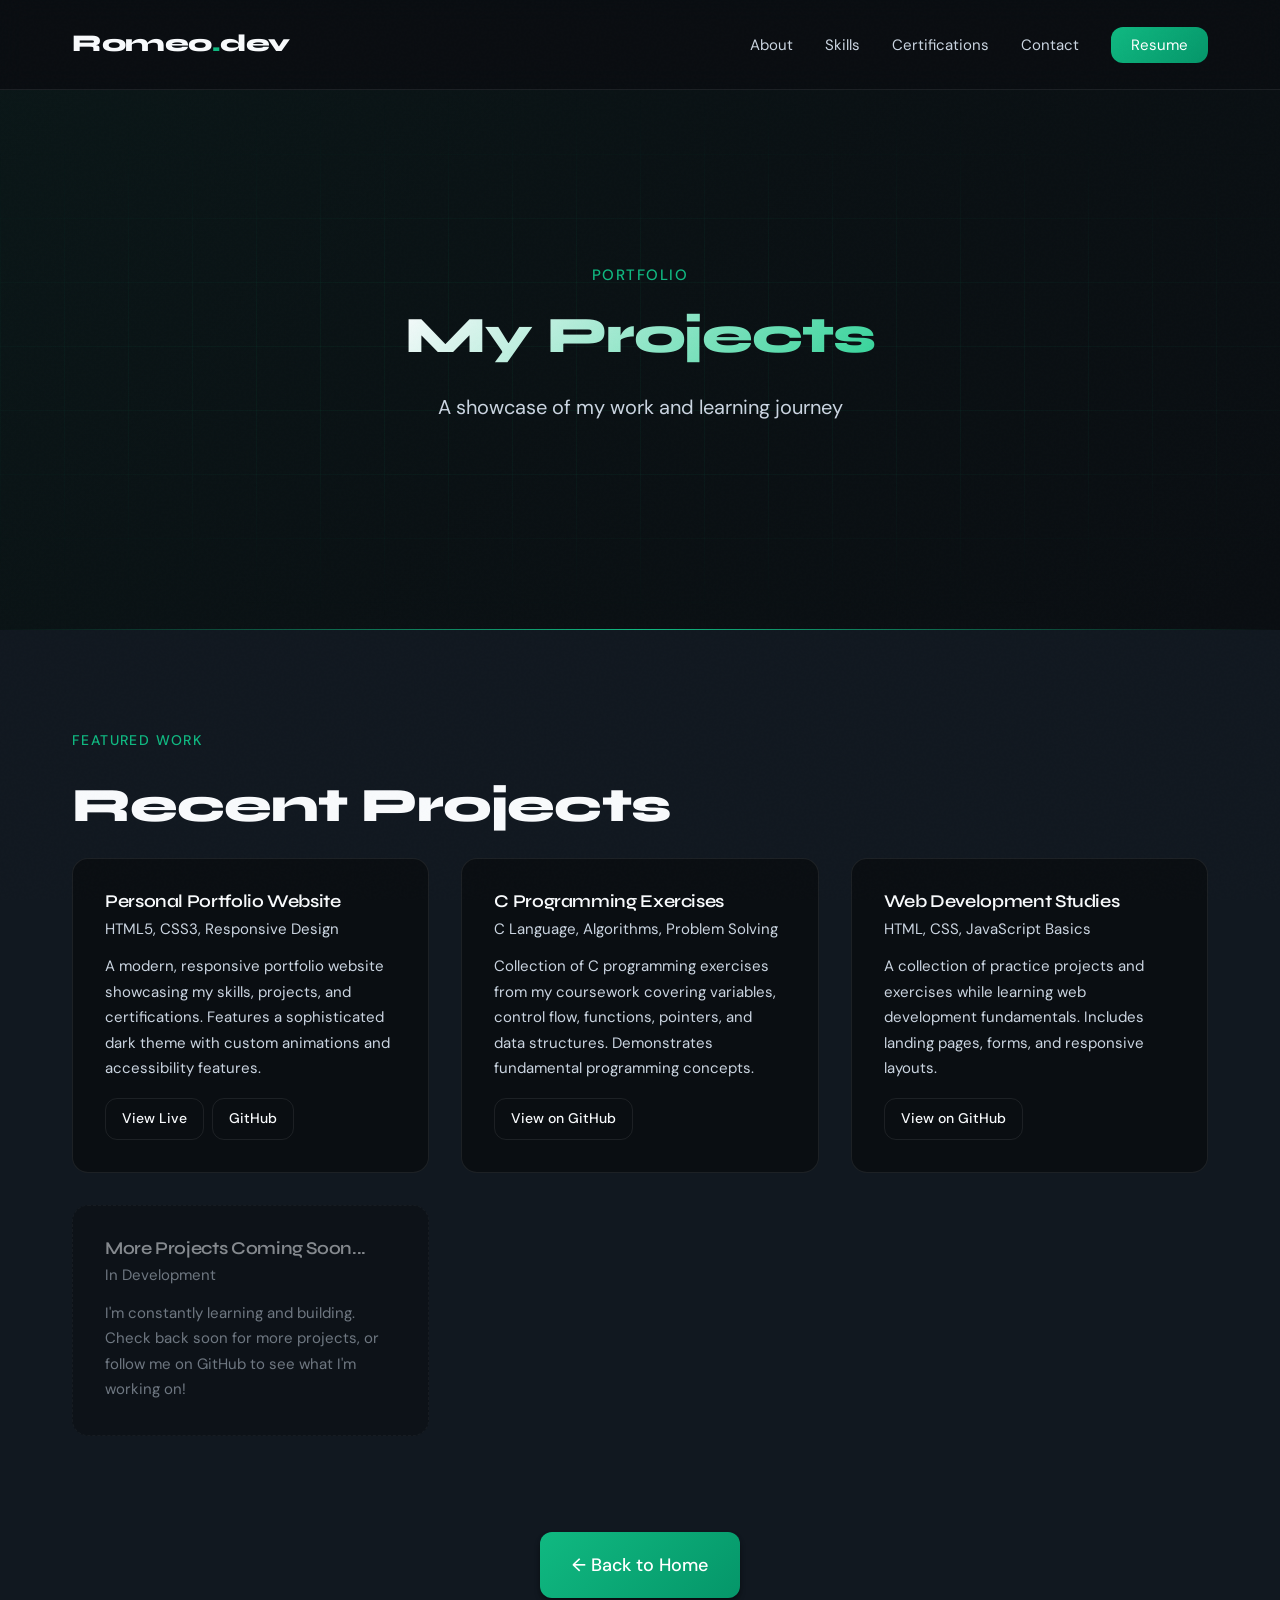
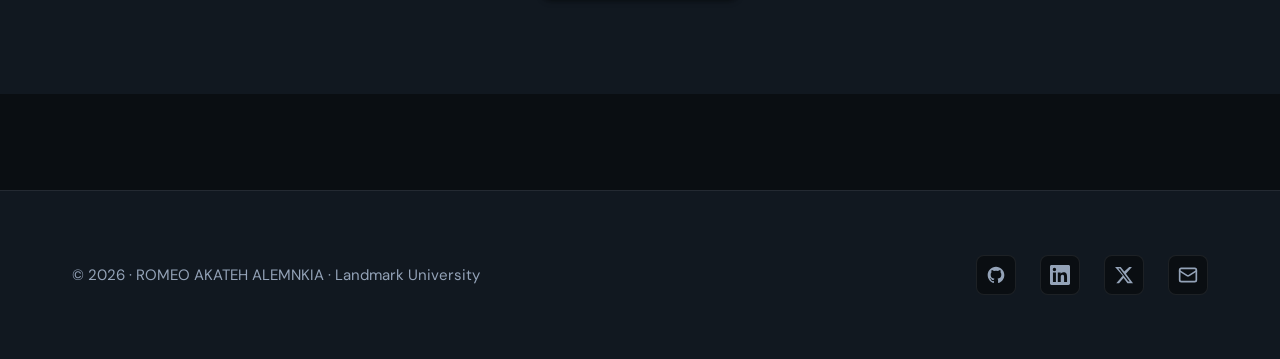
==== project.html @ 52be2640 "Add files via upload" ====
<!DOCTYPE html>
<html lang="en">
<head>
  <meta charset="UTF-8" />
  <meta name="viewport" content="width=device-width, initial-scale=1.0" />
  <meta name="description" content="Projects by Romeo Akateh Alemnkia - Software Engineering Student" />
  <title>Projects | Romeo Akateh Alemnkia</title>
  
  <!-- Google Fonts: Syne (display) + DM Sans (body) -->
  <link rel="preconnect" href="https://fonts.googleapis.com" />
  <link rel="preconnect" href="https://fonts.gstatic.com" crossorigin />
  <link href="https://fonts.googleapis.com/css2?family=Syne:wght@600;800&family=DM+Sans:ital,wght@0,300;0,400;0,500;1,300&display=swap" rel="stylesheet" />
  
  <!-- External Stylesheet (same as main portfolio) -->
  <link rel="stylesheet" href="index.css" />
</head>
<body>

  <!-- ===================== HEADER / NAV ===================== -->
  <header class="site-header">
    <nav class="nav-container">
      <a href="index.html" class="nav-logo">Romeo<span class="accent">.</span>dev</a>
      <ul class="nav-links">
        <li><a href="index.html#about">About</a></li>
        <li><a href="index.html#skills">Skills</a></li>
        <li><a href="index.html#certifications">Certifications</a></li>
        <li><a href="index.html#contact">Contact</a></li>
        <li><a href="Resume.pdf" class="nav-cta">Resume</a></li>
      </ul>
    </nav>
  </header>

  <main>
    <!-- ===================== PROJECTS HEADER ===================== -->
    <section class="hero" style="min-height: 60vh;">
      <div class="hero-bg-grid" aria-hidden="true"></div>
      
      <div class="hero-content" style="grid-template-columns: 1fr; text-align: center;">
        <div class="hero-text">
          <p class="hero-label">Portfolio</p>
          <h1 class="hero-name" style="font-size: clamp(2.5rem, 4vw, 3.5rem);">My Projects</h1>
          <p class="hero-tagline">A showcase of my work and learning journey</p>
        </div>
      </div>
      
      <div class="hero-divider" aria-hidden="true"></div>
    </section>

    <!-- ===================== PROJECTS SECTION ===================== -->
    <section class="section-pad" style="background: var(--color-bg-secondary);">
      <div class="container">
        <div class="section-label">Featured Work</div>
        <h2 class="section-title">Recent Projects</h2>
        
        <!-- Projects Grid -->
        <div class="cert-grid">
          
          <!-- Project 1: Portfolio Website -->
          <article class="cert-card">
            <div class="cert-body" style="width: 100%;">
              <h4 class="cert-title">Personal Portfolio Website</h4>
              <p class="cert-issuer" style="margin-bottom: 0.75rem;">HTML5, CSS3, Responsive Design</p>
              <p style="font-size: 0.9375rem; color: var(--color-text-secondary); margin-bottom: 1rem;">
                A modern, responsive portfolio website showcasing my skills, projects, and certifications. 
                Features a sophisticated dark theme with custom animations and accessibility features.
              </p>
              <div style="display: flex; gap: 0.5rem; flex-wrap: wrap;">
                <a href="index.html" class="btn btn-outline" style="padding: 0.5rem 1rem; font-size: 0.875rem;">
                  View Live
                </a>
                <a href="https://github.com/ROMEO-AKATEH/portfolio" class="btn btn-outline" style="padding: 0.5rem 1rem; font-size: 0.875rem;" target="_blank" rel="noopener">
                  GitHub
                </a>
              </div>
            </div>
          </article>

          <!-- Project 2: C Programming Projects -->
          <article class="cert-card">
            <div class="cert-body" style="width: 100%;">
              <h4 class="cert-title">C Programming Exercises</h4>
              <p class="cert-issuer" style="margin-bottom: 0.75rem;">C Language, Algorithms, Problem Solving</p>
              <p style="font-size: 0.9375rem; color: var(--color-text-secondary); margin-bottom: 1rem;">
                Collection of C programming exercises from my coursework covering variables, control flow, 
                functions, pointers, and data structures. Demonstrates fundamental programming concepts.
              </p>
              <div style="display: flex; gap: 0.5rem; flex-wrap: wrap;">
                <a href="https://github.com/ROMEO-AKATEH/c-programming" class="btn btn-outline" style="padding: 0.5rem 1rem; font-size: 0.875rem;" target="_blank" rel="noopener">
                  View on GitHub
                </a>
              </div>
            </div>
          </article>

          <!-- Project 3: Web Development Study Projects -->
          <article class="cert-card">
            <div class="cert-body" style="width: 100%;">
              <h4 class="cert-title">Web Development Studies</h4>
              <p class="cert-issuer" style="margin-bottom: 0.75rem;">HTML, CSS, JavaScript Basics</p>
              <p style="font-size: 0.9375rem; color: var(--color-text-secondary); margin-bottom: 1rem;">
                A collection of practice projects and exercises while learning web development fundamentals. 
                Includes landing pages, forms, and responsive layouts.
              </p>
              <div style="display: flex; gap: 0.5rem; flex-wrap: wrap;">
                <a href="https://github.com/ROMEO-AKATEH/web-dev-practice" class="btn btn-outline" style="padding: 0.5rem 1rem; font-size: 0.875rem;" target="_blank" rel="noopener">
                  View on GitHub
                </a>
              </div>
            </div>
          </article>

          <!-- Project Placeholder: Future Work -->
          <article class="cert-card cert-card--placeholder">
            <div class="cert-body" style="width: 100%;">
              <h4 class="cert-title">More Projects Coming Soon...</h4>
              <p class="cert-issuer" style="margin-bottom: 0.75rem;">In Development</p>
              <p style="font-size: 0.9375rem; color: var(--color-text-secondary);">
                I'm constantly learning and building. Check back soon for more projects, or follow me on 
                GitHub to see what I'm working on!
              </p>
            </div>
          </article>

        </div>
        <!-- End Projects Grid -->

        <!-- Back to Home CTA -->
        <div style="margin-top: var(--space-3xl); text-align: center;">
          <a href="index.html" class="btn btn-primary btn-large">
            <span>← Back to Home</span>
          </a>
        </div>

      </div>
    </section>

  </main>

  <!-- ===================== FOOTER ===================== -->
  <footer class="site-footer">
    <div class="container footer-inner">
      <p class="footer-copy">
        &copy; <span id="year">2025</span> · ROMEO AKATEH ALEMNKIA · Landmark University
      </p>

      <!-- Social icon row in footer -->
      <nav class="footer-socials" aria-label="Social media links">
        <a href="https://github.com/ROMEO-AKATEH" target="_blank" rel="noopener" aria-label="GitHub">
          <svg viewBox="0 0 24 24" fill="currentColor"><path d="M12 2C6.477 2 2 6.484 2 12.021c0 4.428 2.865 8.184 6.839 9.505.5.092.682-.217.682-.482 0-.237-.009-.868-.014-1.703-2.782.605-3.369-1.342-3.369-1.342-.454-1.154-1.11-1.462-1.11-1.462-.908-.62.069-.608.069-.608 1.003.07 1.531 1.032 1.531 1.032.892 1.53 2.341 1.088 2.91.832.092-.647.35-1.088.636-1.338-2.22-.253-4.555-1.113-4.555-4.951 0-1.093.39-1.988 1.029-2.688-.103-.253-.446-1.272.098-2.65 0 0 .84-.27 2.75 1.026A9.564 9.564 0 0 1 12 6.844a9.59 9.59 0 0 1 2.504.338c1.909-1.296 2.747-1.026 2.747-1.026.546 1.378.202 2.397.1 2.65.64.7 1.028 1.595 1.028 2.688 0 3.848-2.339 4.695-4.566 4.943.359.309.678.919.678 1.852 0 1.336-.012 2.415-.012 2.744 0 .267.18.578.688.48C19.138 20.2 22 16.447 22 12.021 22 6.484 17.523 2 12 2z"/></svg>
        </a>
        <a href="https://linkedin.com/in/romeo-akateh-alemnkia" target="_blank" rel="noopener" aria-label="LinkedIn">
          <svg viewBox="0 0 24 24" fill="currentColor"><path d="M20.447 20.452h-3.554v-5.569c0-1.328-.027-3.037-1.852-3.037-1.853 0-2.136 1.445-2.136 2.939v5.667H9.351V9h3.414v1.561h.046c.477-.9 1.637-1.85 3.37-1.85 3.601 0 4.267 2.37 4.267 5.455v6.286zM5.337 7.433a2.062 2.062 0 0 1-2.063-2.065 2.064 2.064 0 1 1 2.063 2.065zm1.782 13.019H3.555V9h3.564v11.452zM22.225 0H1.771C.792 0 0 .774 0 1.729v20.542C0 23.227.792 24 1.771 24h20.451C23.2 24 24 23.227 24 22.271V1.729C24 .774 23.2 0 22.222 0h.003z"/></svg>
        </a>
        <a href="https://twitter.com/romeo_akateh" target="_blank" rel="noopener" aria-label="Twitter / X">
          <svg viewBox="0 0 24 24" fill="currentColor"><path d="M18.244 2.25h3.308l-7.227 8.26 8.502 11.24H16.17l-4.714-6.231-5.401 6.231H2.744l7.737-8.835L1.254 2.25H8.08l4.253 5.622L18.244 2.25zm-1.161 17.52h1.833L7.084 4.126H5.117L17.083 19.77z"/></svg>
        </a>
        <a href="mailto:romeoakateh5@gmail.com" aria-label="Email">
          <svg viewBox="0 0 24 24" fill="none" stroke="currentColor" stroke-width="2" stroke-linecap="round" stroke-linejoin="round"><rect width="20" height="16" x="2" y="4" rx="2"/><path d="m22 7-8.97 5.7a1.94 1.94 0 0 1-2.06 0L2 7"/></svg>
        </a>
      </nav>
    </div>
  </footer>

  <!-- Auto-update copyright year -->
  <script>
    document.getElementById('year').textContent = new Date().getFullYear();
  </script>

</body>
</html>
---- index.css ----
/* =====================================================
   ROMEO AKATEH ALEMNKIA — Portfolio Stylesheet
   Modern Editorial Design System
   ===================================================== */

/* ===================== CSS RESET & BASE ===================== */

*, *::before, *::after {
  box-sizing: border-box;
  margin: 0;
  padding: 0;
}

:root {
  /* === Color Palette: Sophisticated Dark with Emerald Accent === */
  --color-bg-primary: #0a0e12;
  --color-bg-secondary: #111820;
  --color-bg-tertiary: #1a2332;
  --color-bg-elevated: #1f2937;
  
  --color-text-primary: #f8fafc;
  --color-text-secondary: #cbd5e1;
  --color-text-muted: #94a3b8;
  
  --color-accent-primary: #10b981;
  --color-accent-secondary: #059669;
  --color-accent-light: #34d399;
  
  --color-border: rgba(255, 255, 255, 0.08);
  --color-border-hover: rgba(255, 255, 255, 0.16);
  
  /* === Typography === */
  --font-display: 'Syne', sans-serif;
  --font-body: 'DM Sans', sans-serif;
  
  /* === Spacing === */
  --space-xs: 0.5rem;
  --space-sm: 1rem;
  --space-md: 1.5rem;
  --space-lg: 2rem;
  --space-xl: 3rem;
  --space-2xl: 4rem;
  --space-3xl: 6rem;
  
  /* === Border Radius === */
  --radius-sm: 0.375rem;
  --radius-md: 0.5rem;
  --radius-lg: 0.75rem;
  --radius-xl: 1rem;
  
  /* === Transitions === */
  --transition-fast: 150ms cubic-bezier(0.4, 0, 0.2, 1);
  --transition-base: 250ms cubic-bezier(0.4, 0, 0.2, 1);
  --transition-slow: 350ms cubic-bezier(0.4, 0, 0.2, 1);
  
  /* === Shadows === */
  --shadow-sm: 0 1px 2px 0 rgba(0, 0, 0, 0.3);
  --shadow-md: 0 4px 6px -1px rgba(0, 0, 0, 0.4), 0 2px 4px -1px rgba(0, 0, 0, 0.3);
  --shadow-lg: 0 10px 15px -3px rgba(0, 0, 0, 0.5), 0 4px 6px -2px rgba(0, 0, 0, 0.3);
  --shadow-xl: 0 20px 25px -5px rgba(0, 0, 0, 0.5), 0 10px 10px -5px rgba(0, 0, 0, 0.3);
  
  /* === Gradients === */
  --gradient-hero: linear-gradient(135deg, 
    rgba(16, 185, 129, 0.05) 0%, 
    rgba(5, 150, 105, 0.02) 50%, 
    transparent 100%);
  --gradient-accent: linear-gradient(135deg, var(--color-accent-primary), var(--color-accent-secondary));
}

html {
  scroll-behavior: smooth;
  font-size: 16px;
}

body {
  font-family: var(--font-body);
  font-weight: 400;
  line-height: 1.7;
  color: var(--color-text-secondary);
  background-color: var(--color-bg-primary);
  -webkit-font-smoothing: antialiased;
  -moz-osx-font-smoothing: grayscale;
  overflow-x: hidden;
}

/* Add subtle grain texture to body */
body::before {
  content: '';
  position: fixed;
  top: 0;
  left: 0;
  width: 100%;
  height: 100%;
  background-image: url("data:image/svg+xml,%3Csvg viewBox='0 0 400 400' xmlns='http://www.w3.org/2000/svg'%3E%3Cfilter id='noiseFilter'%3E%3CfeTurbulence type='fractalNoise' baseFrequency='0.9' numOctaves='4' stitchTiles='stitch'/%3E%3C/filter%3E%3Crect width='100%25' height='100%25' filter='url(%23noiseFilter)' opacity='0.03'/%3E%3C/svg%3E");
  pointer-events: none;
  z-index: 9999;
  opacity: 0.4;
}

/* ===================== TYPOGRAPHY ===================== */

h1, h2, h3, h4, h5, h6 {
  font-family: var(--font-display);
  font-weight: 800;
  line-height: 1.2;
  color: var(--color-text-primary);
  letter-spacing: -0.02em;
}

h1 { font-size: clamp(2.5rem, 5vw, 4rem); }
h2 { font-size: clamp(2rem, 4vw, 3rem); }
h3 { font-size: clamp(1.5rem, 3vw, 2rem); }
h4 { font-size: clamp(1.25rem, 2.5vw, 1.5rem); }

p {
  max-width: 65ch;
}

strong {
  color: var(--color-text-primary);
  font-weight: 500;
}

em {
  color: var(--color-accent-light);
  font-style: italic;
}

a {
  color: inherit;
  text-decoration: none;
  transition: color var(--transition-fast);
}

/* ===================== LAYOUT UTILITIES ===================== */

.container {
  width: 100%;
  max-width: 1200px;
  margin: 0 auto;
  padding: 0 var(--space-lg);
}

.section-pad {
  padding: var(--space-3xl) 0;
}

.section-label {
  font-family: var(--font-body);
  font-size: 0.875rem;
  font-weight: 500;
  text-transform: uppercase;
  letter-spacing: 0.1em;
  color: var(--color-accent-primary);
  margin-bottom: var(--space-md);
  display: inline-block;
}

.section-title {
  margin-bottom: var(--space-md);
}

.section-subtitle {
  color: var(--color-text-muted);
  font-size: 1.125rem;
  margin-bottom: var(--space-xl);
  max-width: 60ch;
}

/* ===================== HEADER / NAVIGATION ===================== */

.site-header {
  position: sticky;
  top: 0;
  z-index: 1000;
  background: rgba(10, 14, 18, 0.8);
  backdrop-filter: blur(12px);
  border-bottom: 1px solid var(--color-border);
  transition: all var(--transition-base);
}

.nav-container {
  max-width: 1200px;
  margin: 0 auto;
  padding: var(--space-md) var(--space-lg);
  display: flex;
  justify-content: space-between;
  align-items: center;
}

.nav-logo {
  font-family: var(--font-display);
  font-size: 1.5rem;
  font-weight: 800;
  color: var(--color-text-primary);
  letter-spacing: -0.02em;
}

.nav-logo .accent {
  color: var(--color-accent-primary);
}

.nav-links {
  display: flex;
  list-style: none;
  gap: var(--space-lg);
  align-items: center;
}

.nav-links a {
  font-size: 0.9375rem;
  font-weight: 400;
  color: var(--color-text-secondary);
  position: relative;
  padding: 0.25rem 0;
  transition: color var(--transition-fast);
}

.nav-links a:hover {
  color: var(--color-text-primary);
}

.nav-links a::after {
  content: '';
  position: absolute;
  bottom: 0;
  left: 0;
  width: 0;
  height: 2px;
  background: var(--gradient-accent);
  transition: width var(--transition-base);
}

.nav-links a:hover::after {
  width: 100%;
}

.nav-cta {
  padding: 0.5rem 1.25rem !important;
  background: var(--gradient-accent);
  color: white !important;
  border-radius: var(--radius-lg);
  font-weight: 500;
  transition: all var(--transition-fast);
}

.nav-cta::after {
  display: none;
}

.nav-cta:hover {
  transform: translateY(-2px);
  box-shadow: var(--shadow-lg);
}

/* ===================== HERO SECTION ===================== */

.hero {
  position: relative;
  min-height: 100vh;
  display: flex;
  align-items: center;
  overflow: hidden;
  background: var(--gradient-hero);
}

.hero-bg-grid {
  position: absolute;
  inset: 0;
  background-image: 
    linear-gradient(rgba(16, 185, 129, 0.05) 1px, transparent 1px),
    linear-gradient(90deg, rgba(16, 185, 129, 0.05) 1px, transparent 1px);
  background-size: 4rem 4rem;
  mask-image: radial-gradient(ellipse 80% 50% at 50% 50%, black 40%, transparent 100%);
  -webkit-mask-image: radial-gradient(ellipse 80% 50% at 50% 50%, black 40%, transparent 100%);
  animation: gridPulse 8s ease-in-out infinite;
}

@keyframes gridPulse {
  0%, 100% { opacity: 0.3; }
  50% { opacity: 0.5; }
}

.hero-content {
  max-width: 1200px;
  margin: 0 auto;
  padding: var(--space-3xl) var(--space-lg);
  display: grid;
  grid-template-columns: auto 1fr;
  gap: var(--space-2xl);
  align-items: center;
  position: relative;
  z-index: 1;
}

/* Profile Photo */
.profile-photo-wrapper {
  width: 200px;
  height: 200px;
  position: relative;
  animation: fadeInUp 0.8s ease-out;
}

.profile-photo-wrapper::before {
  content: '';
  position: absolute;
  inset: -4px;
  background: var(--gradient-accent);
  border-radius: 50%;
  animation: rotate 8s linear infinite;
}

@keyframes rotate {
  from { transform: rotate(0deg); }
  to { transform: rotate(360deg); }
}

.profile-photo,
.profile-fallback {
  width: 100%;
  height: 100%;
  border-radius: 50%;
  object-fit: cover;
  border: 4px solid var(--color-bg-primary);
  position: relative;
  z-index: 1;
}

.profile-fallback {
  background: var(--color-bg-tertiary);
  display: flex;
  align-items: center;
  justify-content: center;
  color: var(--color-text-muted);
}

.profile-fallback svg {
  width: 60%;
  height: 60%;
}

/* Hero Text */
.hero-text {
  animation: fadeInUp 0.8s ease-out 0.2s backwards;
}

.hero-label {
  font-size: 0.9375rem;
  font-weight: 500;
  text-transform: uppercase;
  letter-spacing: 0.1em;
  color: var(--color-accent-primary);
  margin-bottom: var(--space-sm);
}

.hero-name {
  font-size: clamp(2.5rem, 5vw, 4rem);
  margin-bottom: var(--space-md);
  background: linear-gradient(135deg, var(--color-text-primary), var(--color-accent-light));
  -webkit-background-clip: text;
  -webkit-text-fill-color: transparent;
  background-clip: text;
}

.hero-tagline {
  font-size: 1.25rem;
  color: var(--color-text-secondary);
  margin-bottom: var(--space-lg);
}

.hero-institution {
  display: flex;
  gap: var(--space-sm);
  flex-wrap: wrap;
  margin-bottom: var(--space-xl);
}

.badge {
  display: inline-block;
  padding: 0.5rem 1rem;
  background: var(--color-bg-tertiary);
  border: 1px solid var(--color-border);
  border-radius: var(--radius-lg);
  font-size: 0.875rem;
  font-weight: 500;
  color: var(--color-text-secondary);
  transition: all var(--transition-fast);
}

.badge:hover {
  border-color: var(--color-accent-primary);
  transform: translateY(-2px);
}

/* Hero Actions */
.hero-actions {
  display: flex;
  gap: var(--space-md);
  flex-wrap: wrap;
  margin-bottom: var(--space-xl);
}

.btn {
  display: inline-flex;
  align-items: center;
  gap: 0.5rem;
  padding: 0.875rem 1.75rem;
  font-family: var(--font-body);
  font-size: 1rem;
  font-weight: 500;
  border-radius: var(--radius-lg);
  cursor: pointer;
  transition: all var(--transition-base);
  border: none;
  text-decoration: none;
}

.btn-primary {
  background: var(--gradient-accent);
  color: white;
  box-shadow: var(--shadow-md);
}

.btn-primary:hover {
  transform: translateY(-2px);
  box-shadow: var(--shadow-xl);
}

.btn-outline {
  background: transparent;
  color: var(--color-text-primary);
  border: 1px solid var(--color-border);
}

.btn-outline:hover {
  border-color: var(--color-accent-primary);
  background: rgba(16, 185, 129, 0.05);
  transform: translateY(-2px);
}

.btn-large {
  padding: 1.125rem 2rem;
  font-size: 1.125rem;
}

.btn-arrow {
  font-size: 1.5rem;
  line-height: 1;
}

/* Hero Socials */
.hero-socials {
  display: flex;
  gap: var(--space-sm);
  flex-wrap: wrap;
}

.social-pill {
  display: inline-flex;
  align-items: center;
  gap: 0.5rem;
  padding: 0.5rem 1rem;
  background: var(--color-bg-secondary);
  border: 1px solid var(--color-border);
  border-radius: var(--radius-lg);
  font-size: 0.875rem;
  color: var(--color-text-secondary);
  transition: all var(--transition-fast);
}

.social-pill:hover {
  background: var(--color-bg-tertiary);
  border-color: var(--color-accent-primary);
  color: var(--color-text-primary);
  transform: translateY(-2px);
}

.social-icon {
  width: 1rem;
  height: 1rem;
  flex-shrink: 0;
}

/* Hero Divider */
.hero-divider {
  position: absolute;
  bottom: 0;
  left: 0;
  right: 0;
  height: 1px;
  background: linear-gradient(90deg, 
    transparent, 
    var(--color-accent-primary), 
    transparent);
}

/* Fade in animation */
@keyframes fadeInUp {
  from {
    opacity: 0;
    transform: translateY(30px);
  }
  to {
    opacity: 1;
    transform: translateY(0);
  }
}

/* ===================== ABOUT SECTION ===================== */

.about {
  background: var(--color-bg-secondary);
}

.about-grid {
  display: grid;
  grid-template-columns: 1fr 400px;
  gap: var(--space-2xl);
  align-items: start;
}

.about-bio {
  display: flex;
  flex-direction: column;
  gap: var(--space-md);
}

.about-bio p {
  font-size: 1.0625rem;
  line-height: 1.8;
}

.about-stats {
  display: grid;
  grid-template-columns: repeat(2, 1fr);
  gap: var(--space-md);
}

.stat-card {
  background: var(--color-bg-primary);
  border: 1px solid var(--color-border);
  border-radius: var(--radius-xl);
  padding: var(--space-lg);
  text-align: center;
  transition: all var(--transition-base);
  position: relative;
  overflow: hidden;
}

.stat-card::before {
  content: '';
  position: absolute;
  top: 0;
  left: 0;
  right: 0;
  height: 3px;
  background: var(--gradient-accent);
  transform: scaleX(0);
  transition: transform var(--transition-base);
}

.stat-card:hover::before {
  transform: scaleX(1);
}

.stat-card:hover {
  border-color: var(--color-accent-primary);
  transform: translateY(-4px);
  box-shadow: var(--shadow-lg);
}

.stat-number {
  display: block;
  font-family: var(--font-display);
  font-size: 2.5rem;
  font-weight: 800;
  color: var(--color-accent-primary);
  line-height: 1;
  margin-bottom: var(--space-sm);
}

.stat-desc {
  display: block;
  font-size: 0.875rem;
  color: var(--color-text-muted);
  text-transform: uppercase;
  letter-spacing: 0.05em;
}

/* ===================== SKILLS SECTION ===================== */

.skills {
  background: var(--color-bg-primary);
}

.skills-matrix {
  display: flex;
  flex-direction: column;
  gap: var(--space-xl);
  max-width: 800px;
}

.skill-item {
  background: var(--color-bg-secondary);
  border: 1px solid var(--color-border);
  border-radius: var(--radius-xl);
  padding: var(--space-lg);
  transition: all var(--transition-base);
}

.skill-item:hover {
  border-color: var(--color-accent-primary);
  box-shadow: var(--shadow-md);
}

.skill-header {
  display: flex;
  justify-content: space-between;
  align-items: center;
  margin-bottom: var(--space-md);
}

.skill-name {
  display: flex;
  align-items: center;
  gap: 0.75rem;
  font-family: var(--font-display);
  font-size: 1.25rem;
  font-weight: 600;
  color: var(--color-text-primary);
}

.skill-icon {
  display: inline-flex;
  align-items: center;
  justify-content: center;
  width: 2rem;
  height: 2rem;
  background: var(--color-bg-tertiary);
  border-radius: var(--radius-md);
  font-size: 1rem;
  color: var(--color-accent-primary);
}

.skill-percent {
  font-family: var(--font-display);
  font-size: 1.25rem;
  font-weight: 700;
  color: var(--color-accent-primary);
}

.progress-track {
  height: 8px;
  background: var(--color-bg-tertiary);
  border-radius: 999px;
  overflow: hidden;
  position: relative;
  margin-bottom: var(--space-sm);
}

.progress-fill {
  height: 100%;
  width: var(--fill);
  background: var(--gradient-accent);
  border-radius: 999px;
  position: relative;
  transition: width 1s cubic-bezier(0.65, 0, 0.35, 1);
  animation: progressShine 2s infinite;
}

@keyframes progressShine {
  0%, 100% { opacity: 1; }
  50% { opacity: 0.8; }
}

.skill-note {
  font-size: 0.9375rem;
  color: var(--color-text-muted);
  margin: 0;
}

/* ===================== DOCUMENTATION / CERTIFICATIONS ===================== */

.documentation {
  background: var(--color-bg-secondary);
}

.subsection-title {
  font-size: 1.5rem;
  margin-bottom: var(--space-lg);
  color: var(--color-text-primary);
}

.cert-grid {
  display: grid;
  grid-template-columns: repeat(auto-fit, minmax(280px, 1fr));
  gap: var(--space-lg);
  margin-bottom: var(--space-3xl);
}

.cert-card {
  background: var(--color-bg-primary);
  border: 1px solid var(--color-border);
  border-radius: var(--radius-xl);
  padding: var(--space-lg);
  display: flex;
  gap: var(--space-md);
  align-items: start;
  transition: all var(--transition-base);
  position: relative;
  overflow: hidden;
}

.cert-card::before {
  content: '';
  position: absolute;
  top: 0;
  left: 0;
  right: 0;
  height: 3px;
  background: var(--gradient-accent);
  transform: scaleX(0);
  transform-origin: left;
  transition: transform var(--transition-base);
}

.cert-card:hover::before {
  transform: scaleX(1);
}

.cert-card:hover {
  border-color: var(--color-accent-primary);
  transform: translateY(-4px);
  box-shadow: var(--shadow-lg);
}

.cert-card--placeholder {
  opacity: 0.5;
  border-style: dashed;
}

.cert-card--placeholder:hover {
  opacity: 0.7;
}

.cert-icon {
  font-size: 2rem;
  flex-shrink: 0;
  width: 3rem;
  height: 3rem;
  display: flex;
  align-items: center;
  justify-content: center;
  background: var(--color-bg-tertiary);
  border-radius: var(--radius-lg);
}

.cert-body {
  flex: 1;
}

.cert-title {
  font-size: 1.125rem;
  font-weight: 600;
  color: var(--color-text-primary);
  margin-bottom: 0.25rem;
}

.cert-issuer {
  font-size: 0.9375rem;
  color: var(--color-text-secondary);
  margin-bottom: 0.25rem;
}

.cert-date {
  font-size: 0.875rem;
  color: var(--color-text-muted);
  display: block;
}

/* Resume CTA */
.resume-cta {
  background: var(--color-bg-primary);
  border: 1px solid var(--color-border);
  border-radius: var(--radius-xl);
  padding: var(--space-2xl);
  display: flex;
  justify-content: space-between;
  align-items: center;
  gap: var(--space-xl);
  position: relative;
  overflow: hidden;
}

.resume-cta::before {
  content: '';
  position: absolute;
  top: -50%;
  left: -50%;
  width: 200%;
  height: 200%;
  background: radial-gradient(circle, rgba(16, 185, 129, 0.1) 0%, transparent 70%);
  animation: rotateBg 15s linear infinite;
}

@keyframes rotateBg {
  from { transform: rotate(0deg); }
  to { transform: rotate(360deg); }
}

.resume-cta-text {
  position: relative;
  z-index: 1;
}

.resume-cta h3 {
  font-size: 1.75rem;
  margin-bottom: 0.5rem;
}

.resume-cta p {
  color: var(--color-text-muted);
  max-width: 50ch;
}

.resume-cta .btn {
  position: relative;
  z-index: 1;
  flex-shrink: 0;
}

/* ===================== CONTACT SECTION ===================== */

.contact {
  background: var(--color-bg-primary);
}

.contact-layout {
  display: grid;
  grid-template-columns: 2fr 1fr;
  gap: var(--space-2xl);
}

.contact-cards {
  display: grid;
  grid-template-columns: repeat(auto-fit, minmax(250px, 1fr));
  gap: var(--space-md);
}

.contact-card {
  background: var(--color-bg-secondary);
  border: 1px solid var(--color-border);
  border-radius: var(--radius-xl);
  padding: var(--space-lg);
  display: flex;
  gap: var(--space-md);
  align-items: start;
  transition: all var(--transition-base);
  text-decoration: none;
  position: relative;
  overflow: hidden;
}

.contact-card::before {
  content: '';
  position: absolute;
  inset: 0;
  background: linear-gradient(135deg, rgba(16, 185, 129, 0.05), transparent);
  opacity: 0;
  transition: opacity var(--transition-base);
}

.contact-card:hover::before {
  opacity: 1;
}

.contact-card:hover {
  border-color: var(--color-accent-primary);
  transform: translateY(-4px);
  box-shadow: var(--shadow-lg);
}

.contact-card-icon {
  width: 3rem;
  height: 3rem;
  background: var(--color-bg-tertiary);
  border-radius: var(--radius-lg);
  display: flex;
  align-items: center;
  justify-content: center;
  flex-shrink: 0;
  transition: all var(--transition-base);
  position: relative;
  z-index: 1;
}

.contact-card:hover .contact-card-icon {
  background: var(--gradient-accent);
}

.contact-card-icon svg {
  width: 1.5rem;
  height: 1.5rem;
  color: var(--color-accent-primary);
  transition: color var(--transition-fast);
}

.contact-card:hover .contact-card-icon svg {
  color: white;
}

.contact-card-body {
  flex: 1;
  position: relative;
  z-index: 1;
}

.contact-card-label {
  display: block;
  font-size: 0.875rem;
  text-transform: uppercase;
  letter-spacing: 0.05em;
  color: var(--color-text-muted);
  margin-bottom: 0.25rem;
}

.contact-card-value {
  display: block;
  font-size: 1rem;
  color: var(--color-text-primary);
  word-break: break-word;
}

/* Contact Availability */
.contact-availability {
  background: var(--color-bg-secondary);
  border: 1px solid var(--color-border);
  border-radius: var(--radius-xl);
  padding: var(--space-xl);
}

.avail-header {
  display: flex;
  align-items: center;
  gap: 0.75rem;
  margin-bottom: var(--space-md);
}

.avail-dot {
  width: 0.75rem;
  height: 0.75rem;
  background: var(--color-accent-primary);
  border-radius: 50%;
  animation: pulse 2s ease-in-out infinite;
}

@keyframes pulse {
  0%, 100% { opacity: 1; box-shadow: 0 0 0 0 rgba(16, 185, 129, 0.4); }
  50% { opacity: 0.8; box-shadow: 0 0 0 8px rgba(16, 185, 129, 0); }
}

.avail-status {
  font-family: var(--font-display);
  font-size: 1.125rem;
  font-weight: 600;
  color: var(--color-text-primary);
}

.avail-body {
  font-size: 0.9375rem;
  color: var(--color-text-secondary);
  line-height: 1.7;
  margin-bottom: var(--space-lg);
}

.avail-tags {
  display: flex;
  flex-wrap: wrap;
  gap: 0.5rem;
}

.avail-tag {
  display: inline-block;
  padding: 0.375rem 0.75rem;
  background: var(--color-bg-tertiary);
  border: 1px solid var(--color-border);
  border-radius: var(--radius-md);
  font-size: 0.8125rem;
  color: var(--color-text-muted);
  transition: all var(--transition-fast);
}

.avail-tag:hover {
  background: var(--color-bg-primary);
  border-color: var(--color-accent-primary);
  color: var(--color-accent-primary);
}

/* ===================== FOOTER ===================== */

.site-footer {
  background: var(--color-bg-secondary);
  border-top: 1px solid var(--color-border);
  padding: var(--space-2xl) 0;
  margin-top: var(--space-3xl);
}

.footer-inner {
  display: flex;
  justify-content: space-between;
  align-items: center;
  flex-wrap: wrap;
  gap: var(--space-lg);
}

.footer-copy {
  font-size: 0.9375rem;
  color: var(--color-text-muted);
}

.footer-socials {
  display: flex;
  gap: var(--space-md);
}

.footer-socials a {
  width: 2.5rem;
  height: 2.5rem;
  display: flex;
  align-items: center;
  justify-content: center;
  background: var(--color-bg-primary);
  border: 1px solid var(--color-border);
  border-radius: var(--radius-md);
  color: var(--color-text-muted);
  transition: all var(--transition-fast);
}

.footer-socials a:hover {
  background: var(--gradient-accent);
  border-color: var(--color-accent-primary);
  color: white;
  transform: translateY(-2px);
}

.footer-socials svg {
  width: 1.25rem;
  height: 1.25rem;
}

/* ===================== RESPONSIVE DESIGN ===================== */

@media (max-width: 1024px) {
  .hero-content {
    grid-template-columns: 1fr;
    text-align: center;
  }
  
  .profile-photo-wrapper {
    margin: 0 auto;
  }
  
  .hero-actions,
  .hero-socials {
    justify-content: center;
  }
  
  .about-grid {
    grid-template-columns: 1fr;
  }
  
  .contact-layout {
    grid-template-columns: 1fr;
  }
}

@media (max-width: 768px) {
  :root {
    --space-3xl: 4rem;
  }
  
  .nav-links {
    gap: var(--space-md);
  }
  
  .nav-links li a {
    font-size: 0.875rem;
  }
  
  .about-stats {
    grid-template-columns: 1fr 1fr;
  }
  
  .cert-grid {
    grid-template-columns: 1fr;
  }
  
  .resume-cta {
    flex-direction: column;
    text-align: center;
  }
  
  .contact-cards {
    grid-template-columns: 1fr;
  }
  
  .footer-inner {
    flex-direction: column;
    text-align: center;
  }
}

@media (max-width: 640px) {
  .container {
    padding: 0 var(--space-md);
  }
  
  .nav-container {
    padding: var(--space-md);
  }
  
  .nav-links {
    flex-wrap: wrap;
    justify-content: center;
    gap: var(--space-sm);
  }
  
  .hero-name {
    font-size: 2rem;
  }
  
  .hero-actions {
    flex-direction: column;
    width: 100%;
  }
  
  .hero-actions .btn {
    width: 100%;
    justify-content: center;
  }
  
  .about-stats {
    grid-template-columns: 1fr;
  }
}

/* ===================== ACCESSIBILITY ===================== */

@media (prefers-reduced-motion: reduce) {
  *,
  *::before,
  *::after {
    animation-duration: 0.01ms !important;
    animation-iteration-count: 1 !important;
    transition-duration: 0.01ms !important;
  }
}

/* Focus styles for keyboard navigation */
a:focus-visible,
button:focus-visible {
  outline: 2px solid var(--color-accent-primary);
  outline-offset: 2px;
}

/* ===================== PRINT STYLES ===================== */

@media print {
  .site-header,
  .hero-socials,
  .footer-socials,
  .nav-cta {
    display: none;
  }
  
  body {
    background: white;
    color: black;
  }
  
  .section-pad {
    padding: 1rem 0;
  }
}
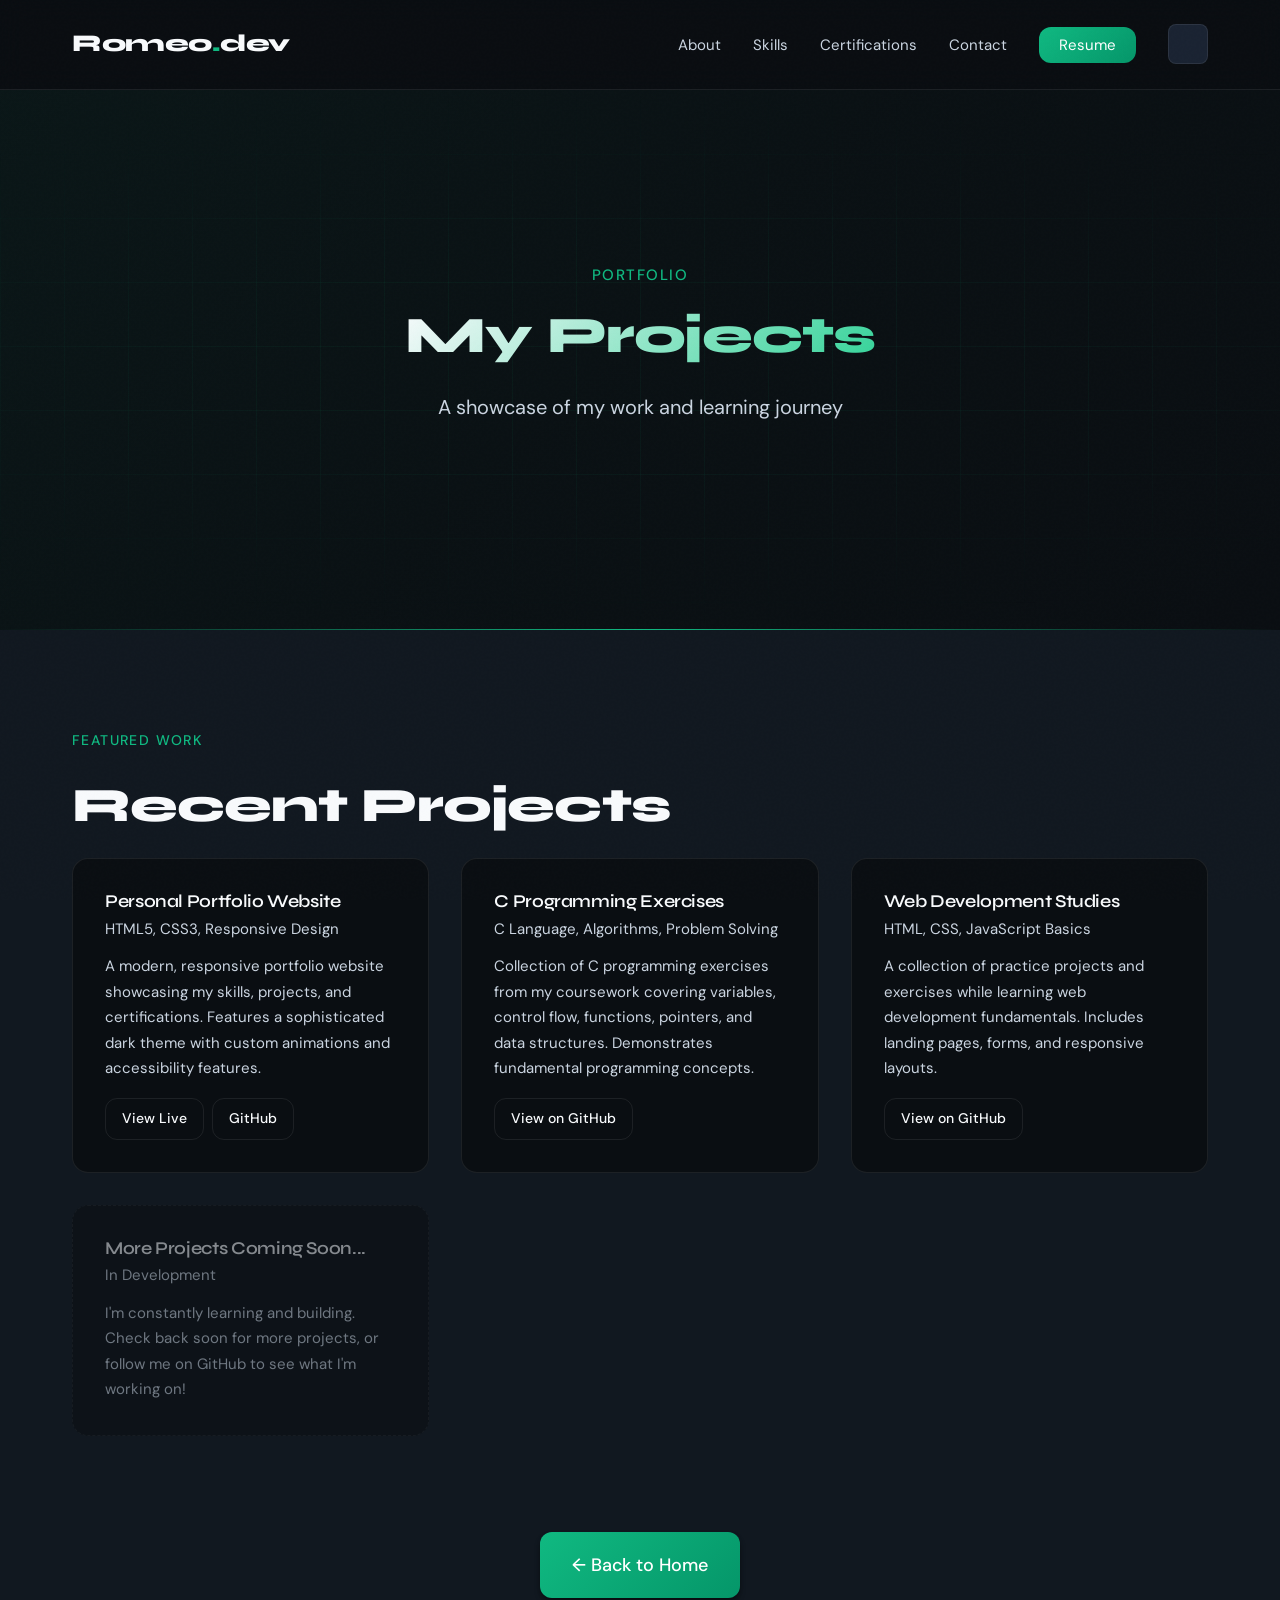
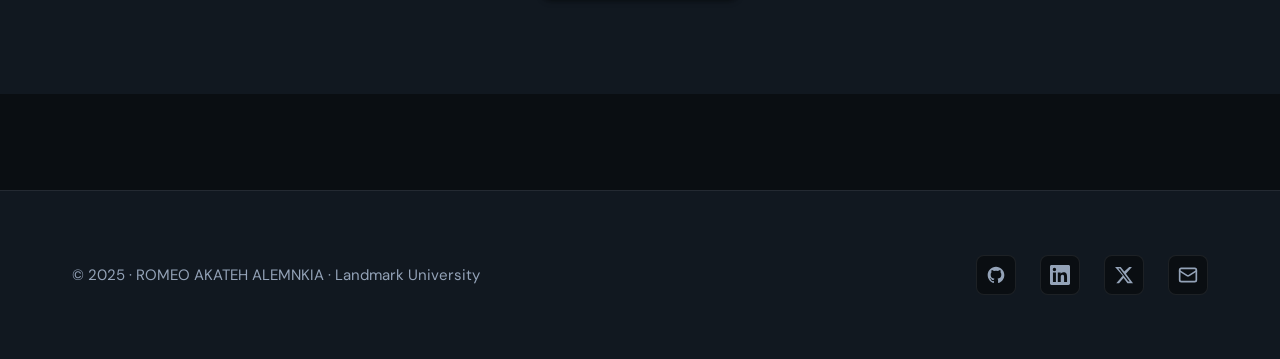
==== commit e21b220f: "Update project.html" ====
--- a/project.html
+++ b/project.html
@@ -26,6 +26,12 @@
         <li><a href="index.html#certifications">Certifications</a></li>
         <li><a href="index.html#contact">Contact</a></li>
         <li><a href="Resume.pdf" class="nav-cta">Resume</a></li>
+        <!-- Theme Toggle Button -->
+        <li>
+          <button id="theme-toggle" class="theme-toggle" aria-label="Toggle dark/light mode">
+            <!-- Icon will be added by JavaScript -->
+          </button>
+        </li>
       </ul>
     </nav>
   </header>
@@ -161,10 +167,8 @@
     </div>
   </footer>
 
-  <!-- Auto-update copyright year -->
-  <script>
-    document.getElementById('year').textContent = new Date().getFullYear();
-  </script>
+  <!-- Theme Toggle Script -->
+  <script src="theme-toggle.js"></script>
 
 </body>
-</html>+</html>
--- a/index.css
+++ b/index.css
@@ -65,6 +65,59 @@
     rgba(5, 150, 105, 0.02) 50%, 
     transparent 100%);
   --gradient-accent: linear-gradient(135deg, var(--color-accent-primary), var(--color-accent-secondary));
+}
+
+/* ===================== LIGHT MODE THEME ===================== */
+
+[data-theme="light"] {
+  /* === Color Palette: Clean Light with Emerald Accent === */
+  --color-bg-primary: #ffffff;
+  --color-bg-secondary: #f8fafc;
+  --color-bg-tertiary: #f1f5f9;
+  --color-bg-elevated: #e2e8f0;
+  
+  --color-text-primary: #0f172a;
+  --color-text-secondary: #334155;
+  --color-text-muted: #64748b;
+  
+  --color-accent-primary: #10b981;
+  --color-accent-secondary: #059669;
+  --color-accent-light: #34d399;
+  
+  --color-border: rgba(0, 0, 0, 0.1);
+  --color-border-hover: rgba(0, 0, 0, 0.2);
+  
+  /* === Shadows === */
+  --shadow-sm: 0 1px 2px 0 rgba(0, 0, 0, 0.05);
+  --shadow-md: 0 4px 6px -1px rgba(0, 0, 0, 0.1), 0 2px 4px -1px rgba(0, 0, 0, 0.06);
+  --shadow-lg: 0 10px 15px -3px rgba(0, 0, 0, 0.1), 0 4px 6px -2px rgba(0, 0, 0, 0.05);
+  --shadow-xl: 0 20px 25px -5px rgba(0, 0, 0, 0.1), 0 10px 10px -5px rgba(0, 0, 0, 0.04);
+  
+  /* === Gradients === */
+  --gradient-hero: linear-gradient(135deg, 
+    rgba(16, 185, 129, 0.08) 0%, 
+    rgba(5, 150, 105, 0.04) 50%, 
+    transparent 100%);
+}
+
+/* Smooth color transitions */
+* {
+  transition: background-color var(--transition-base), 
+              border-color var(--transition-base),
+              color var(--transition-base);
+}
+
+/* Light mode adjustments */
+[data-theme="light"] .profile-photo-wrapper::before {
+  opacity: 0.8;
+}
+
+[data-theme="light"] body::before {
+  opacity: 0.2;
+}
+
+[data-theme="light"] .hero-bg-grid {
+  opacity: 0.4;
 }
 
 html {
@@ -1181,4 +1234,42 @@
   .section-pad {
     padding: 1rem 0;
   }
-}+}
+
+/* ===================== THEME TOGGLE BUTTON ===================== */
+
+.theme-toggle {
+  width: 2.5rem;
+  height: 2.5rem;
+  display: flex;
+  align-items: center;
+  justify-content: center;
+  background: var(--color-bg-tertiary);
+  border: 1px solid var(--color-border);
+  border-radius: var(--radius-md);
+  cursor: pointer;
+  transition: all var(--transition-fast);
+  padding: 0;
+}
+
+.theme-toggle:hover {
+  background: var(--color-bg-elevated);
+  border-color: var(--color-accent-primary);
+  transform: rotate(15deg);
+}
+
+.theme-toggle svg {
+  width: 1.25rem;
+  height: 1.25rem;
+  color: var(--color-accent-primary);
+  transition: transform var(--transition-base);
+}
+
+.theme-toggle:hover svg {
+  transform: scale(1.1);
+}
+
+.theme-toggle:focus-visible {
+  outline: 2px solid var(--color-accent-primary);
+  outline-offset: 2px;
+}
